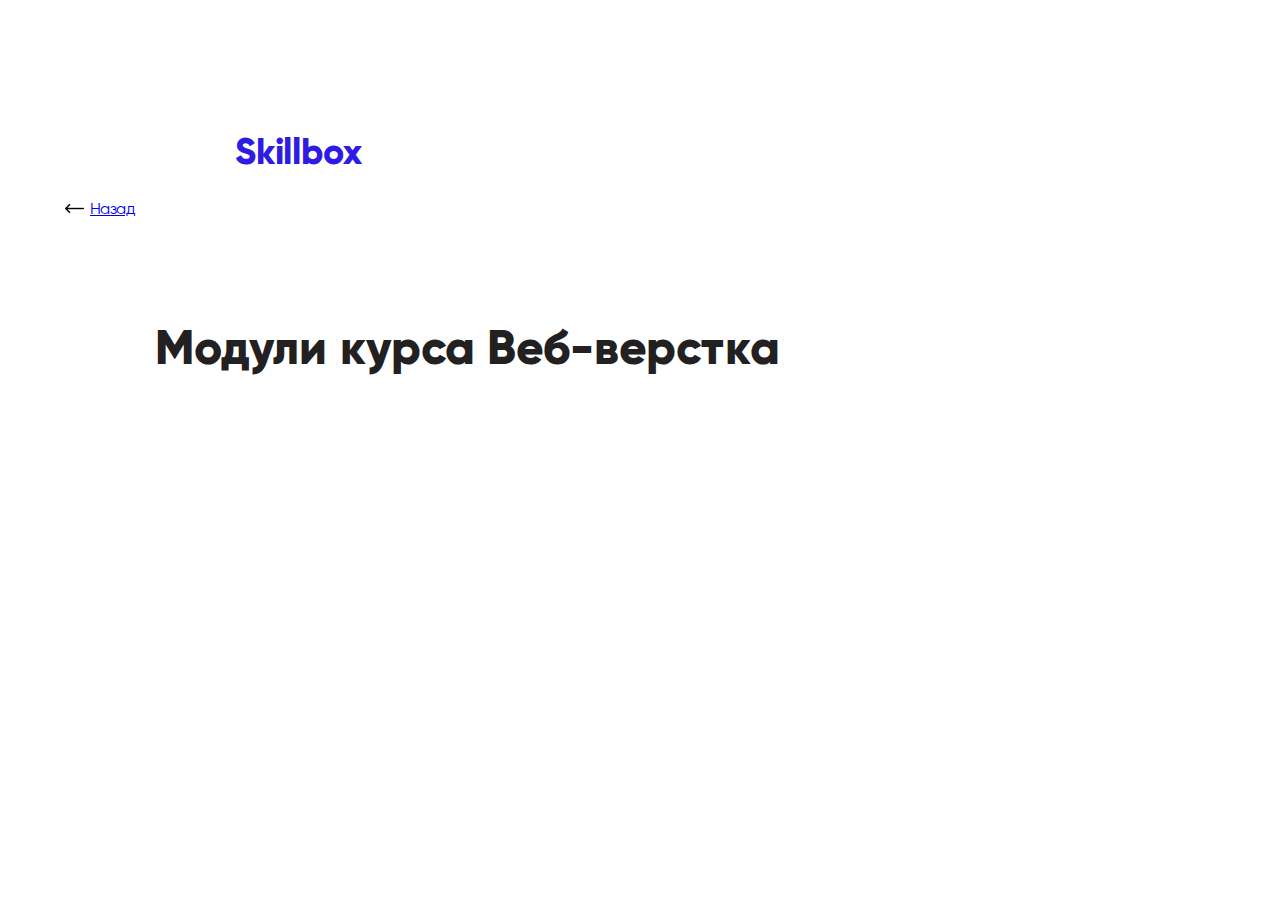
==== include/modules.html @ 9ab3e82d "work process" ====
<!DOCTYPE html>
<html lang="ru">
  <head>
    <meta charset="UTF-8" />
    <meta name="viewport" content="width=device-width, initial-scale=1.0" />
    <link rel="stylesheet" href="../css/style.css" />
    <title>Модули</title>
  </head>
  <body>
    <div class="container">
      <h2>Skillbox</h2>
      <div class="link-back">
        <a href="program.html">
          Назад
        </a>
      </div>
      <h1><strong>Модули курса Веб-верстка</strong></h1>
    </div>
  </body>
</html>
---- css/style.css ----
@font-face {
  font-family: "Graphik LCG";
  src: url("../fonts/GraphikLCG-Medium.woff2") format("woff2"),
    url("../fonts/GraphikLCG-Medium.woff") format("woff");
  font-display: swap;
  font-weight: 500;
  font-style: normal;
}

@font-face {
  font-family: "Gilroy";
  src: url("../fonts/Gilroy-Regular.woff2") format("woff2"),
    url("../fonts/Gilroy-Regular.woff") format("woff");
  font-display: swap;
  font-weight: normal;
  font-style: normal;
}

@font-face {
  font-family: "Gilroy";
  src: url("../fonts/Gilroy-ExtraBold.woff2") format("woff2"),
    url("../fonts/Gilroy-ExtraBold.woff") format("woff");
  font-display: swap;
  font-weight: 800;
  font-style: normal;
}

@font-face {
  font-family: "Gilroy";
  src: url("../fonts/Gilroy-Medium.woff2") format("woff2"),
    url("../fonts/Gilroy-Medium.woff") format("woff");
  font-display: swap;
  font-weight: 500;
  font-style: normal;
}

* {
  margin: 0;
  padding: 0;
  box-sizing: border-box;
}

body {
  font-family: "Gilroy", sans-serif;
}

a {
  color: inherit;
  text-decoration: none;
}

.main-content {
  background-color: #222020;
  height: 100vh;
  display: flex;
  flex-direction: column;
  justify-content: center;
  align-items: center;
}

.link-out {
  color: #fff;
  font-family: "Grafik LCG", sans-serif;
  margin-bottom: 30px;
}

.download {
  padding: 20px;
  color: white;
  background-color: #2f1ce4;
  border: 3px solid;
  border-color: #2f1ce4;
  display: inline-block;
  margin: 10px;
}

.link-in {
  padding: 20px;
  color: #fff;
  background-color: transparent;
  border: 3px solid;
  border-color: white;
  display: inline-block;
}

.container {
  width: 1170px;
  margin: 0 auto;
  padding-top: 30px;
  padding-bottom: 30px;

}

.link-back {
  margin-left: 10px;
  padding-left: 25px;
  background-image: url(../img/return.png);
  background-size: contain;
  background-repeat: no-repeat;
}

h1 {
  margin-top: 100px;
  padding-left: 100px;
  font-size: 48px !important;
  color: #222020;
}

h2 {
  padding-left: 180px;
  margin-top: 100px;
  font-size: 36px;
  margin-bottom: 25px;
  color: #2f1ce4;
}

a {
  color: -webkit-link;
  text-decoration-line: underline;

}

.list {
  padding-left: 200px;
  font-size: 18px;
}

p {
  padding-left: 180px;
  margin-bottom: 20px;
}

figure {
  padding-left: 200px;
  margin-top: 50px;
  margin-bottom: 50px;
  text-align: center;
}

img {
  max-width: 400px;
}

.blue {
  color: blue;
}

span {
  color: #222020;
}

table {
  margin-top: 100px;
  border: 1px solid #a0a0a0;
  border-collapse: collapse;
}

td {
  padding: 4px;
}

tr, td, th {
  border: 1px solid #a0a0a0;
}

thead {
  table-layout: fixed;
  text-align: center;
}
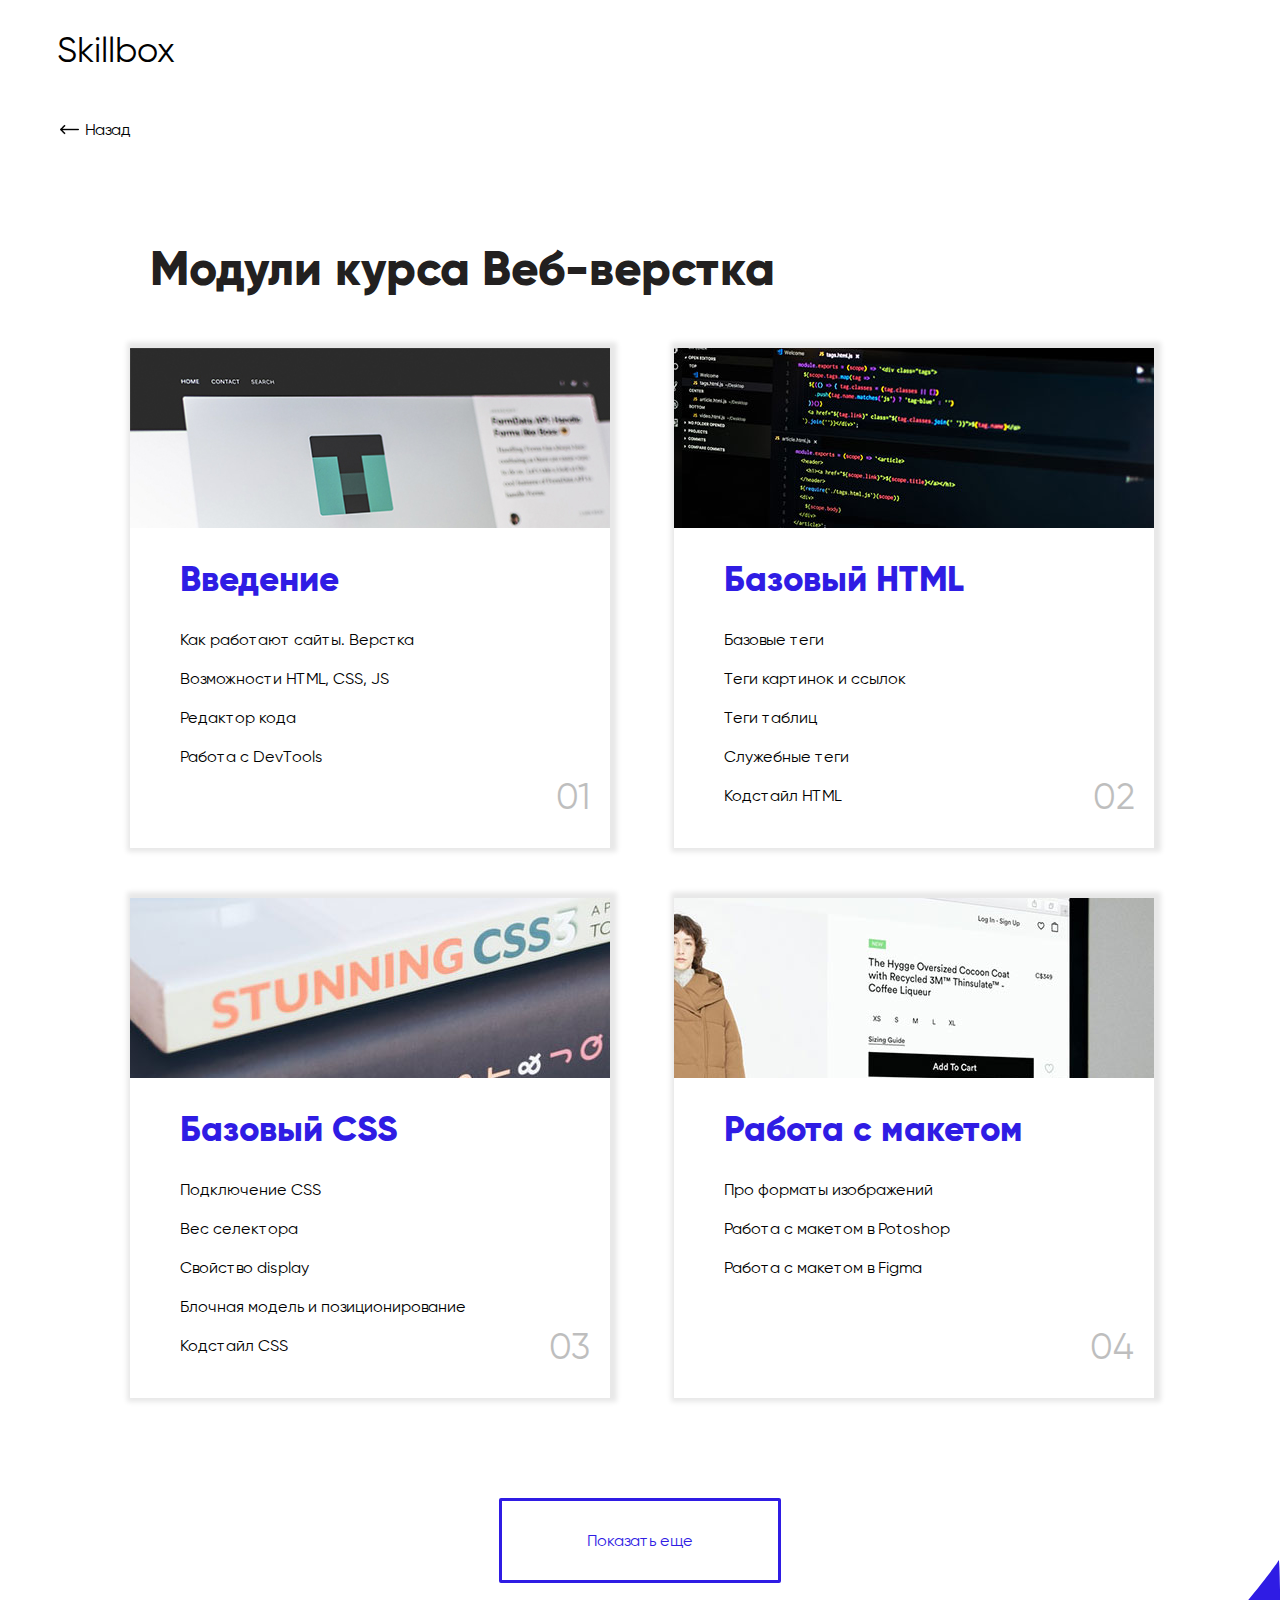
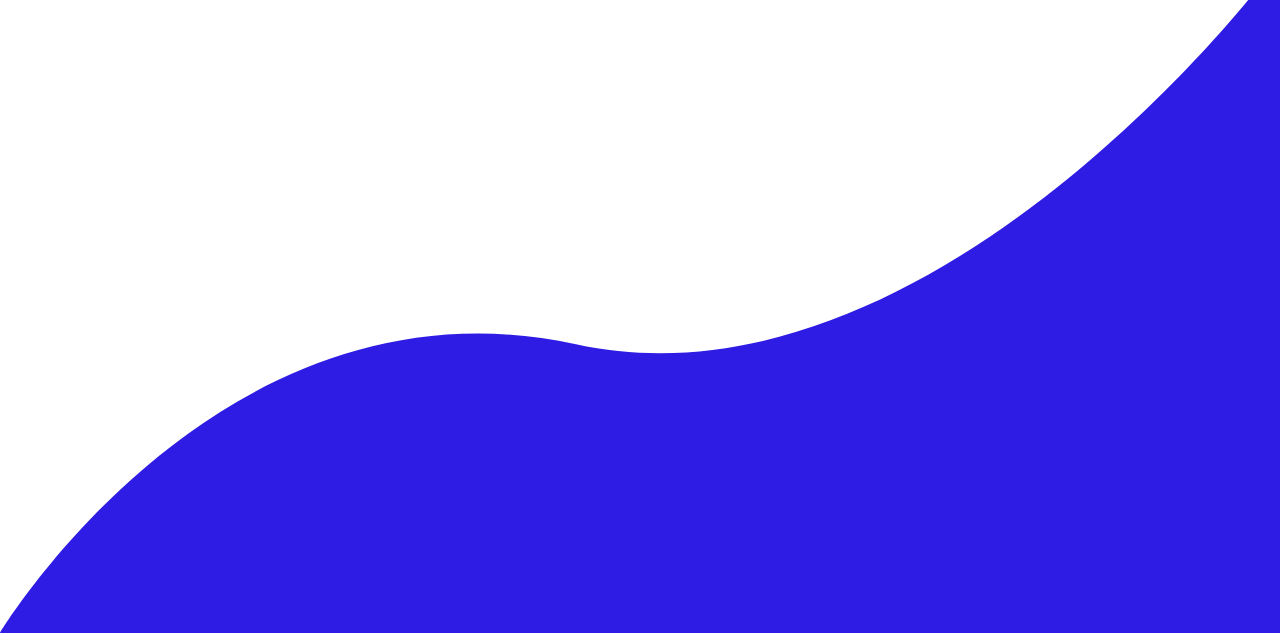
==== commit df409475: "potosop lesson 4" ====
--- a/include/modules.html
+++ b/include/modules.html
@@ -4,17 +4,85 @@
     <meta charset="UTF-8" />
     <meta name="viewport" content="width=device-width, initial-scale=1.0" />
     <link rel="stylesheet" href="../css/style.css" />
+    <link rel="stylesheet" href="../css/styleModules.css" />
     <title>Модули</title>
   </head>
-  <body>
-    <div class="container">
-      <h2>Skillbox</h2>
-      <div class="link-back">
-        <a href="program.html">
+  <body id="wave">
+    <div class="container modules">
+      <div class="logotip">
+        Skillbox
+      </div>
+      <a href="program.html">
+        <div class="link-back">
           Назад
+        </div>
+      </a>
+
+      <h1>Модули курса Веб-верстка</h1>
+      <div class="left unit foto1">
+        <div class="fond">
+          <h3>
+            Введение
+          </h3>
+          <ul class="hendout">
+            <li>Как работают сайты. Верстка</li>
+            <li>Возможности HTML, CSS, JS</li>
+            <li>Редактор кода</li>
+            <li>Работа с DevTools</li>
+          </ul>
+          <div class="number">01</div>
+        </div>
+      </div>
+      <div class="right unit foto2">
+        <div class="fond">
+          <h3>
+            Базовый HTML
+          </h3>
+          <ul class="hendout">
+            <li>Базовые теги</li>
+            <li>Теги картинок и ссылок</li>
+            <li>Теги таблиц</li>
+            <li>Служебные теги</li>
+            <li>Кодстайл HTML</li>
+          </ul>
+          <div class="number">02</div>
+        </div>
+      </div>
+      <div class="left unit foto3">
+        <div class="fond">
+          <h3>
+            Базовый CSS
+          </h3>
+          <ul class="hendout">
+            <li>Подключение CSS</li>
+            <li>Вес селектора</li>
+            <li>Свойство display</li>
+            <li>Блочная модель и позиционирование</li>
+            <li>Кодстайл CSS</li>
+          </ul>
+          <div class="number">03</div>
+        </div>
+      </div>
+      <div class="right unit foto4">
+        <div class="fond">
+          <h3>
+            Работа с макетом
+          </h3>
+          <ul class="hendout">
+            <li>Про форматы изображений</li>
+            <li>Работа с макетом в Potoshop</li>
+            <li>Работа с макетом в Figma</li>
+          </ul>
+          <div class="number">04</div>
+        </div>
+      </div>
+      <div class="center">
+        <a href="#">
+          <div class="btn">
+            Показать еще
+          </div>
         </a>
       </div>
-      <h1><strong>Модули курса Веб-верстка</strong></h1>
     </div>
   </body>
 </html>
--- a/css/style.css
+++ b/css/style.css
@@ -45,6 +45,7 @@
 }
 
 a {
+  display: inline-block;
   color: inherit;
   text-decoration: none;
 }
@@ -88,21 +89,31 @@
   margin: 0 auto;
   padding-top: 30px;
   padding-bottom: 30px;
-
 }
 
 .link-back {
   margin-left: 10px;
   padding-left: 25px;
-  background-image: url(../img/return.png);
+  background-image: url(../img/return-L.png);
   background-size: contain;
   background-repeat: no-repeat;
 }
 
+.link-forward {
+  position: relative;
+  margin-left: 10px;
+  padding-left: 985px;
+  padding-right: 25px;
+  background-image: url(../img/return-R.png);
+  background-size: contain;
+  background-repeat: no-repeat;
+  background-position: right;
+}
+
 h1 {
   margin-top: 100px;
   padding-left: 100px;
-  font-size: 48px !important;
+  font-size: 48px;
   color: #222020;
 }
 
@@ -114,20 +125,20 @@
   color: #2f1ce4;
 }
 
-a {
-  color: -webkit-link;
-  text-decoration-line: underline;
-
-}
-
 .list {
   padding-left: 200px;
   font-size: 18px;
 }
 
+li {
+  padding-bottom: 20px;
+}
+
 p {
   padding-left: 180px;
   margin-bottom: 20px;
+  font-size: 18px;
+  line-height: 1.8;
 }
 
 figure {
@@ -155,11 +166,14 @@
   border-collapse: collapse;
 }
 
-td {
+td,
+th {
   padding: 4px;
 }
 
-tr, td, th {
+tr,
+td,
+th {
   border: 1px solid #a0a0a0;
 }
 
@@ -167,3 +181,109 @@
   table-layout: fixed;
   text-align: center;
 }
+
+code {
+  font-family: "Gilroy", sans-serif;
+}
+
+.modules {
+  width: 1180px;
+}
+
+.logotip {
+  padding-left: 7px;
+  padding-bottom: 50px;
+  font-size: 35px;
+}
+
+.unit {
+  display: inline-block;
+  width: 480px;
+  min-height: 500px;
+  order: 1px solid #000;
+  margin-top: 50px;
+  vertical-align: middle;
+  position: relative;
+  background-color: #e8e8e8;
+  background-repeat: no-repeat;
+  box-shadow: 2px -1px 5px 5px #e8e8e8;
+}
+
+.left {
+  margin-left: 80px;
+}
+
+.right {
+  margin-left: 60px;
+}
+
+.fond {
+  margin-top: 180px;
+  background-color: #fff;
+  min-height: 320px;
+}
+
+.foto1 {
+  background-image: url(../img/modules/poto-1.jpg);
+}
+
+.foto2 {
+  background-image: url(../img/modules/poto-2.jpg);
+}
+
+.foto3 {
+  background-image: url(../img/modules/poto-3.jpg);
+}
+
+.foto4 {
+  background-image: url(../img/modules/poto-4.jpg);
+}
+
+h3 {
+  font-size: 35px;
+  padding-left: 50px;
+  padding-top: 30px;
+  padding-bottom: 30px;
+  color: #2f1ce4;
+}
+
+.hendout {
+  padding-left: 50px;
+  list-style: none;
+}
+
+.number {
+  position: absolute;
+  right: 20px;
+  bottom: 30px;
+  font-size: 36px;
+  opacity: .25;
+}
+
+/*.parent {
+  width: 1170px; /* для примера */
+/*  margin: 0 auto;*/
+/*} */
+
+.btn {
+  margin-top: 100px;
+  padding-top: 30px;
+  padding-bottom: 30px;
+  padding-left: 85px;
+  padding-right: 85px;
+  color: #2f1ce4;
+  border: 3px solid #2f1ce4;
+  border-radius: 2px;
+  margin-bottom: 620px;
+}
+
+.center {
+  text-align: center;
+}
+
+#wave {
+  background-position: bottom;
+  background-repeat: no-repeat;
+  background-size: contain;
+  background-image: url(../img/modules/wave.svg);
+}
